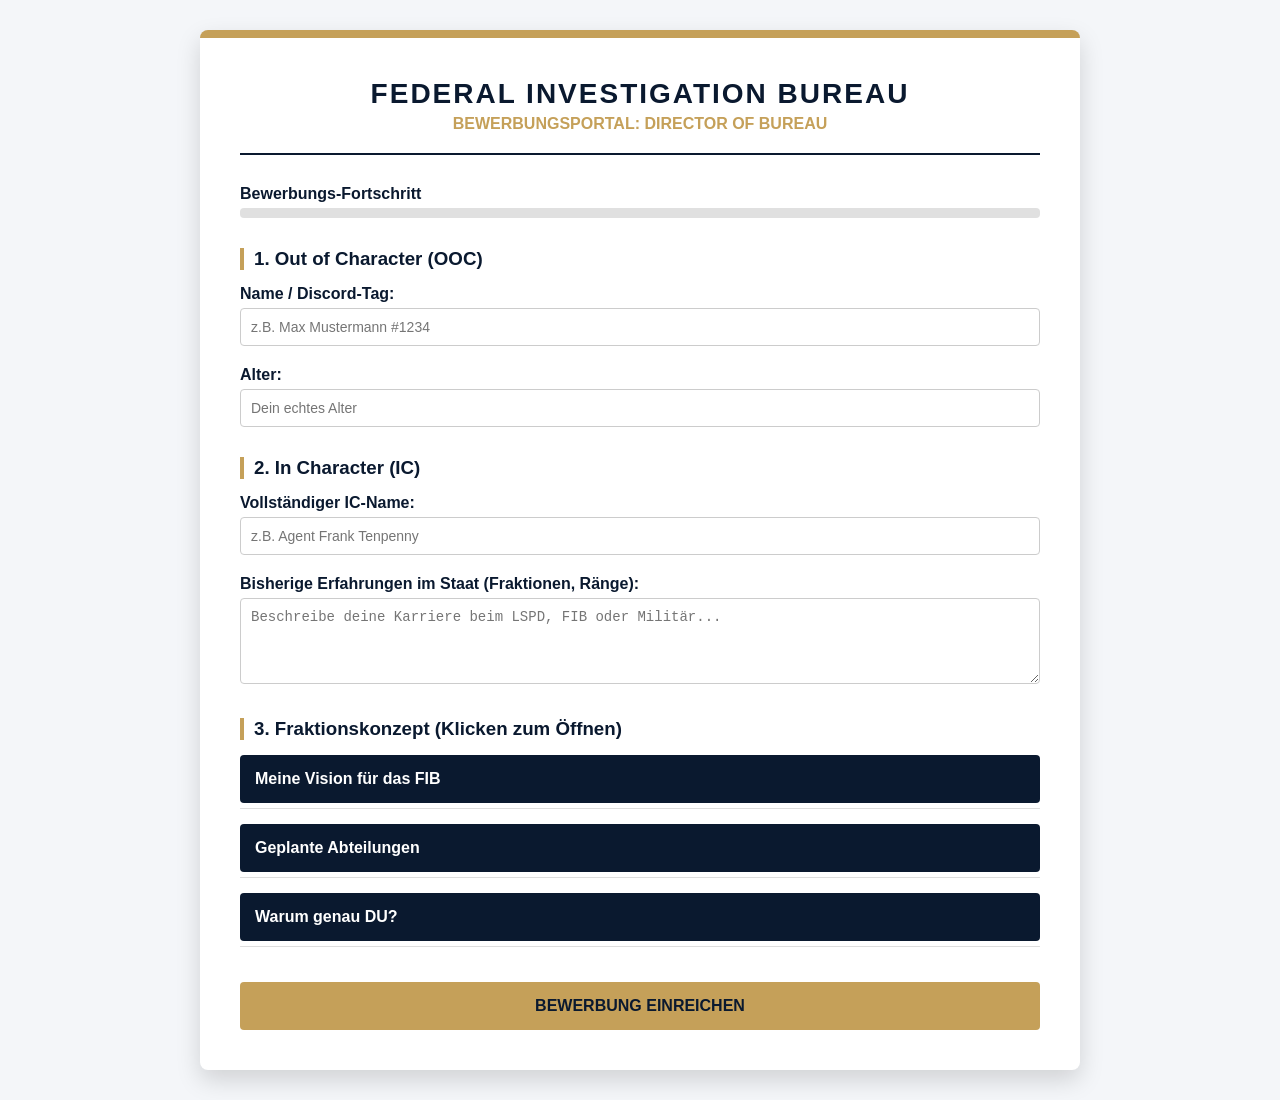
==== bewerbung.html @ 6d6acdbb "Create bewerbung.html" ====
<!DOCTYPE html>
<html lang="de">
<head>
    <meta charset="UTF-8">
    <meta name="viewport" content="width=device-width, initial-scale=1.0">
    <title>FIB Director Application</title>
    <style>
        :root {
            --fib-blue: #0a192f;
            --fib-gold: #c5a059;
            --fib-light: #f4f6f9;
            --text-dark: #333;
            --white: #ffffff;
        }

        body {
            font-family: 'Segoe UI', Tahoma, Geneva, Verdana, sans-serif;
            background-color: var(--fib-light);
            color: var(--text-dark);
            margin: 0;
            padding: 0;
            display: flex;
            justify-content: center;
            align-items: center;
            min-height: 100vh;
        }

        .container {
            width: 100%;
            max-width: 800px;
            background: var(--white);
            margin: 30px;
            padding: 40px;
            border-radius: 8px;
            box-shadow: 0 10px 25px rgba(0,0,0,0.15);
            border-top: 8px solid var(--fib-gold);
        }

        .header {
            text-align: center;
            border-bottom: 2px solid var(--fib-blue);
            padding-bottom: 20px;
            margin-bottom: 30px;
        }

        .header h1 {
            color: var(--fib-blue);
            margin: 0;
            font-size: 28px;
            letter-spacing: 2px;
        }

        .header p {
            color: var(--fib-gold);
            text-transform: uppercase;
            font-weight: bold;
            margin: 5px 0 0 0;
        }

        /* Fortschrittsbalken */
        .progress-container {
            margin-bottom: 30px;
        }
        .progress-bar {
            background: #e0e0e0;
            border-radius: 4px;
            height: 10px;
            width: 100%;
        }
        .progress-fill {
            background: var(--fib-gold);
            height: 100%;
            width: 0%;
            border-radius: 4px;
            transition: width 0.5s ease;
        }

        /* Formular Styling */
        .section-title {
            color: var(--fib-blue);
            border-left: 4px solid var(--fib-gold);
            padding-left: 10px;
            margin-top: 30px;
            margin-bottom: 15px;
        }

        .form-group {
            margin-bottom: 20px;
        }

        label {
            display: block;
            margin-bottom: 5px;
            font-weight: 600;
            color: var(--fib-blue);
        }

        input[type="text"], input[type="number"], textarea {
            width: 100%;
            padding: 10px;
            border: 1px solid #ccc;
            border-radius: 4px;
            box-sizing: border-box;
            font-size: 14px;
        }

        input:focus, textarea:focus {
            outline: none;
            border-color: var(--fib-blue);
            box-shadow: 0 0 5px rgba(10, 25, 47, 0.3);
        }

        /* Interaktives Accordion */
        .accordion {
            background-color: var(--fib-blue);
            color: white;
            cursor: pointer;
            padding: 15px;
            width: 100%;
            border: none;
            text-align: left;
            outline: none;
            font-size: 16px;
            transition: 0.4s;
            border-radius: 4px;
            margin-bottom: 5px;
            font-weight: bold;
        }

        .active, .accordion:hover {
            background-color: #132c52;
        }

        .panel {
            padding: 0 18px;
            background-color: white;
            max-height: 0;
            overflow: hidden;
            transition: max-height 0.2s ease-out;
            border: 1px solid #ddd;
            border-top: none;
            margin-bottom: 15px;
            border-radius: 0 0 4px 4px;
        }

        /* Button */
        .btn-submit {
            background-color: var(--fib-gold);
            color: var(--fib-blue);
            border: none;
            padding: 15px 30px;
            font-size: 16px;
            font-weight: bold;
            cursor: pointer;
            width: 100%;
            border-radius: 4px;
            transition: background 0.3s;
            text-transform: uppercase;
            margin-top: 20px;
        }

        .btn-submit:hover {
            background-color: #b08e49;
            color: white;
        }

        #success-message {
            display: none;
            background-color: #d4edda;
            color: #155724;
            padding: 15px;
            border-radius: 4px;
            margin-top: 20px;
            text-align: center;
            font-weight: bold;
        }
    </style>
</head>
<body>

<div class="container">
    <div class="header">
        <h1>FEDERAL INVESTIGATION BUREAU</h1>
        <p>Bewerbungsportal: Director of Bureau</p>
    </div>

    <!-- Progress Tracker -->
    <div class="progress-container">
        <label>Bewerbungs-Fortschritt</label>
        <div class="progress-bar">
            <div class="progress-fill" id="progressFill"></div>
        </div>
    </div>

    <form id="applicationForm">
        <!-- Sektion 1: OOC -->
        <h3 class="section-title">1. Out of Character (OOC)</h3>
        <div class="form-group">
            <label for="oocName">Name / Discord-Tag:</label>
            <input type="text" id="oocName" class="tracked-input" required placeholder="z.B. Max Mustermann #1234">
        </div>
        <div class="form-group">
            <label for="oocAlter">Alter:</label>
            <input type="number" id="oocAlter" class="tracked-input" required min="16" placeholder="Dein echtes Alter">
        </div>

        <!-- Sektion 2: IC -->
        <h3 class="section-title">2. In Character (IC)</h3>
        <div class="form-group">
            <label for="icName">Vollständiger IC-Name:</label>
            <input type="text" id="icName" class="tracked-input" required placeholder="z.B. Agent Frank Tenpenny">
        </div>
        <div class="form-group">
            <label for="icExp">Bisherige Erfahrungen im Staat (Fraktionen, Ränge):</label>
            <textarea id="icExp" rows="4" class="tracked-input" required placeholder="Beschreibe deine Karriere beim LSPD, FIB oder Militär..."></textarea>
        </div>

        <!-- Sektion 3: Konzepte & Pläne (Interaktiv) -->
        <h3 class="section-title">3. Fraktionskonzept (Klicken zum Öffnen)</h3>
        
        <button type="button" class="accordion">Meine Vision für das FIB</button>
        <div class="panel">
            <p style="padding-top: 15px;">
                <label for="vision">Welche Richtung soll das FIB unter deiner Führung einschlagen?</label>
                <textarea id="vision" rows="3" class="tracked-input" placeholder="Ziele, Korruptionsbekämpfung, Cybersicherheit..."></textarea>
            </p>
        </div>

        <button type="button" class="accordion">Geplante Abteilungen</button>
        <div class="panel">
            <p style="padding-top: 15px;">
                <label for="departments">Welche Sub-Fraktionen/Abteilungen planst du? (z.B. HR, SWAT, CID)</label>
                <textarea id="departments" rows="3" class="tracked-input" placeholder="Strukturierung der Agenten..."></textarea>
            </p>
        </div>

        <button type="button" class="accordion">Warum genau DU?</button>
        <div class="panel">
            <p style="padding-top: 15px;">
                <label for="whyMe">Was zeichnet dich als perfekten Director aus?</label>
                <textarea id="whyMe" rows="3" class="tracked-input" placeholder="Führungskompetenz, Durchsetzungsvermögen..."></textarea>
            </p>
        </div>

        <!-- Absenden -->
        <button type="submit" class="btn-submit">Bewerbung einreichen</button>
    </form>

    <div id="success-message">
        ⚡ BEWERBUNG ERFOLGREICH ÜBERMITTELT. Die Heeresleitung des FIB wird sich in Kürze bei Ihnen melden. Akte gelockt.
    </div>
</div>

<script>
    // 1. Accordion Logik (Auf- und Zuklappen)
    const acc = document.getElementsByClassName("accordion");
    for (let i = 0; i < acc.length; i++) {
        acc[i].addEventListener("click", function() {
            this.classList.toggle("active");
            const panel = this.nextElementSibling;
            if (panel.style.maxHeight) {
                panel.style.maxHeight = null;
            } else {
                panel.style.maxHeight = panel.scrollHeight + "px";
            }
        });
    }

    // 2. Interaktiver Fortschrittsbalken
    const inputs = document.querySelectorAll('.tracked-input');
    const progressFill = document.getElementById('progressFill');

    inputs.forEach(input => {
        input.addEventListener('input', updateProgress);
    });

    function updateProgress() {
        let filledFields = 0;
        inputs.forEach(input => {
            if (input.value.trim() !== '') {
                filledFields++;
            }
        });
        const percentage = (filledFields / inputs.length) * 100;
        progressFill.style.width = percentage + '%';
    }

    // 3. Formular Absenden Effekt
    document.getElementById('applicationForm').addEventListener('submit', function(e) {
        e.preventDefault(); // Verhindert Neuladen der Seite
        document.getElementById('success-message').style.display = 'block';
        window.scrollTo({ top: document.body.scrollHeight, behavior: 'smooth' });
    });
</script>

</body>
</html>
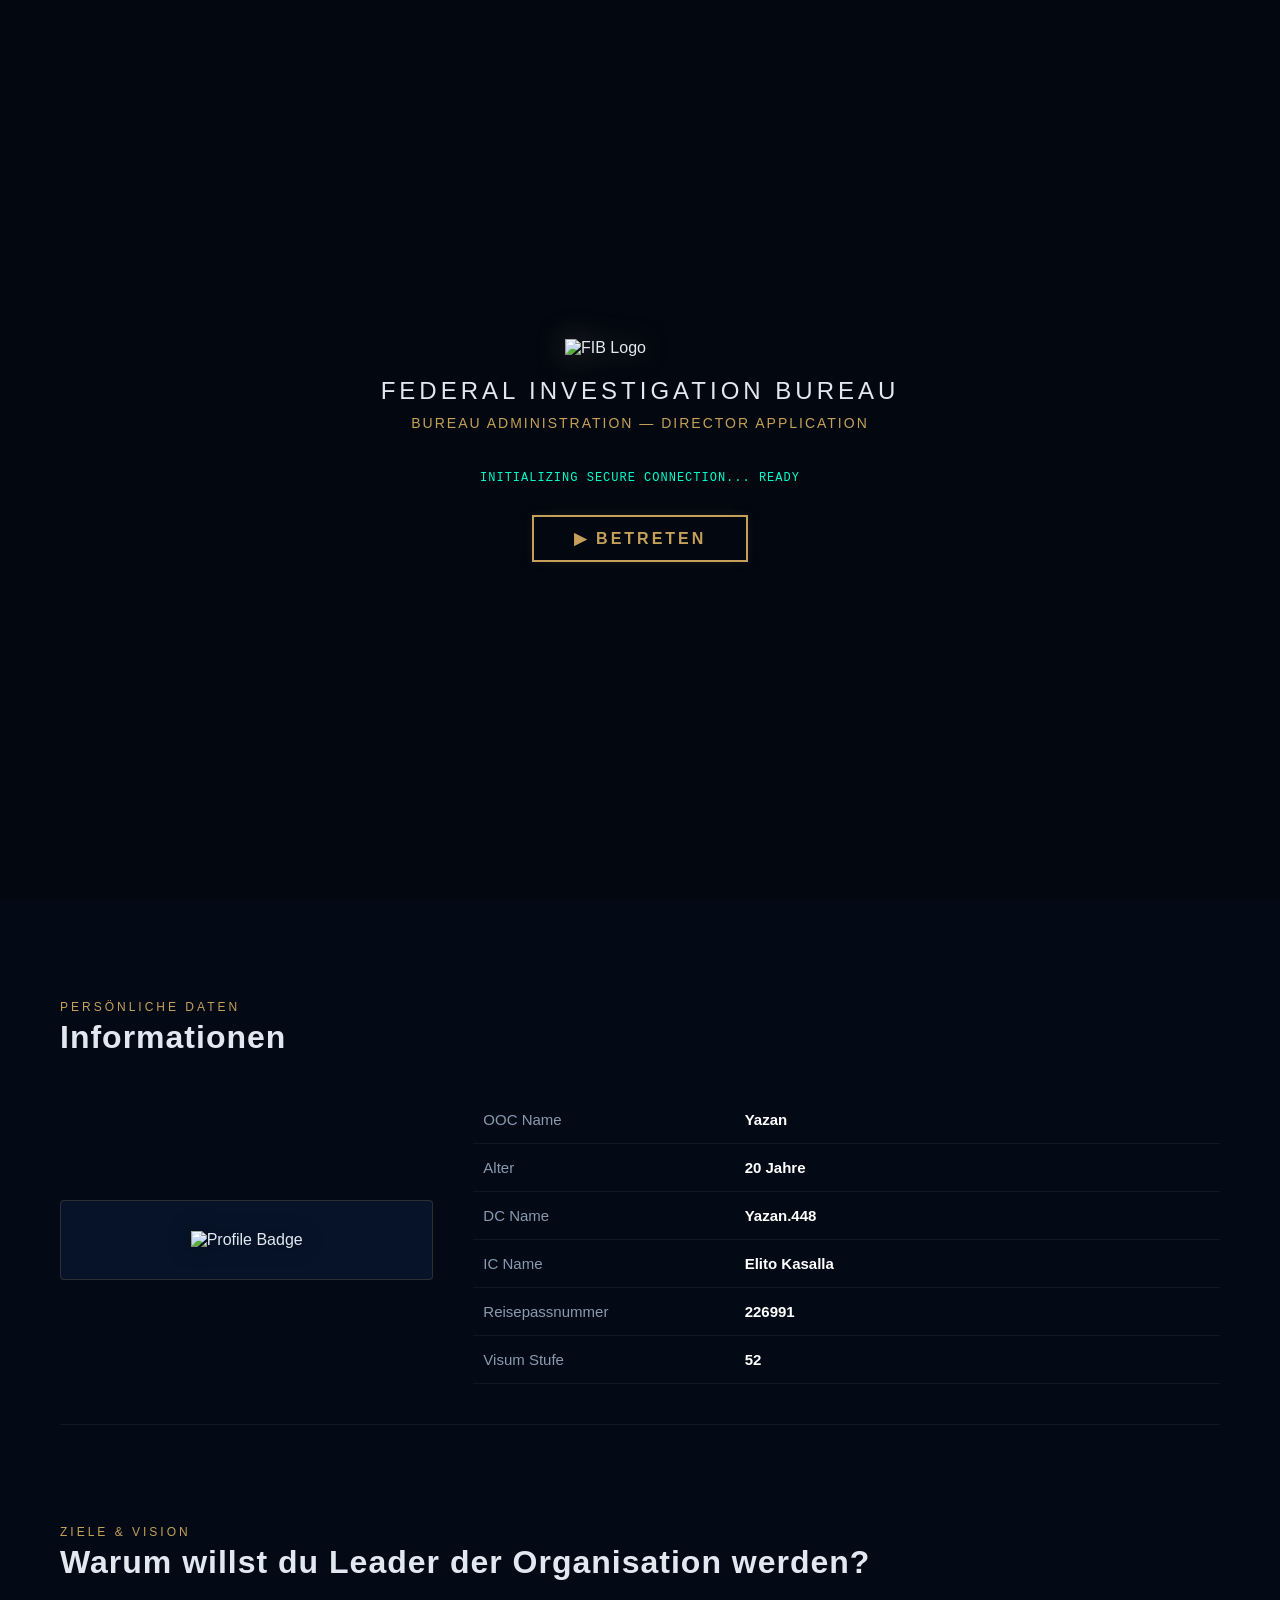
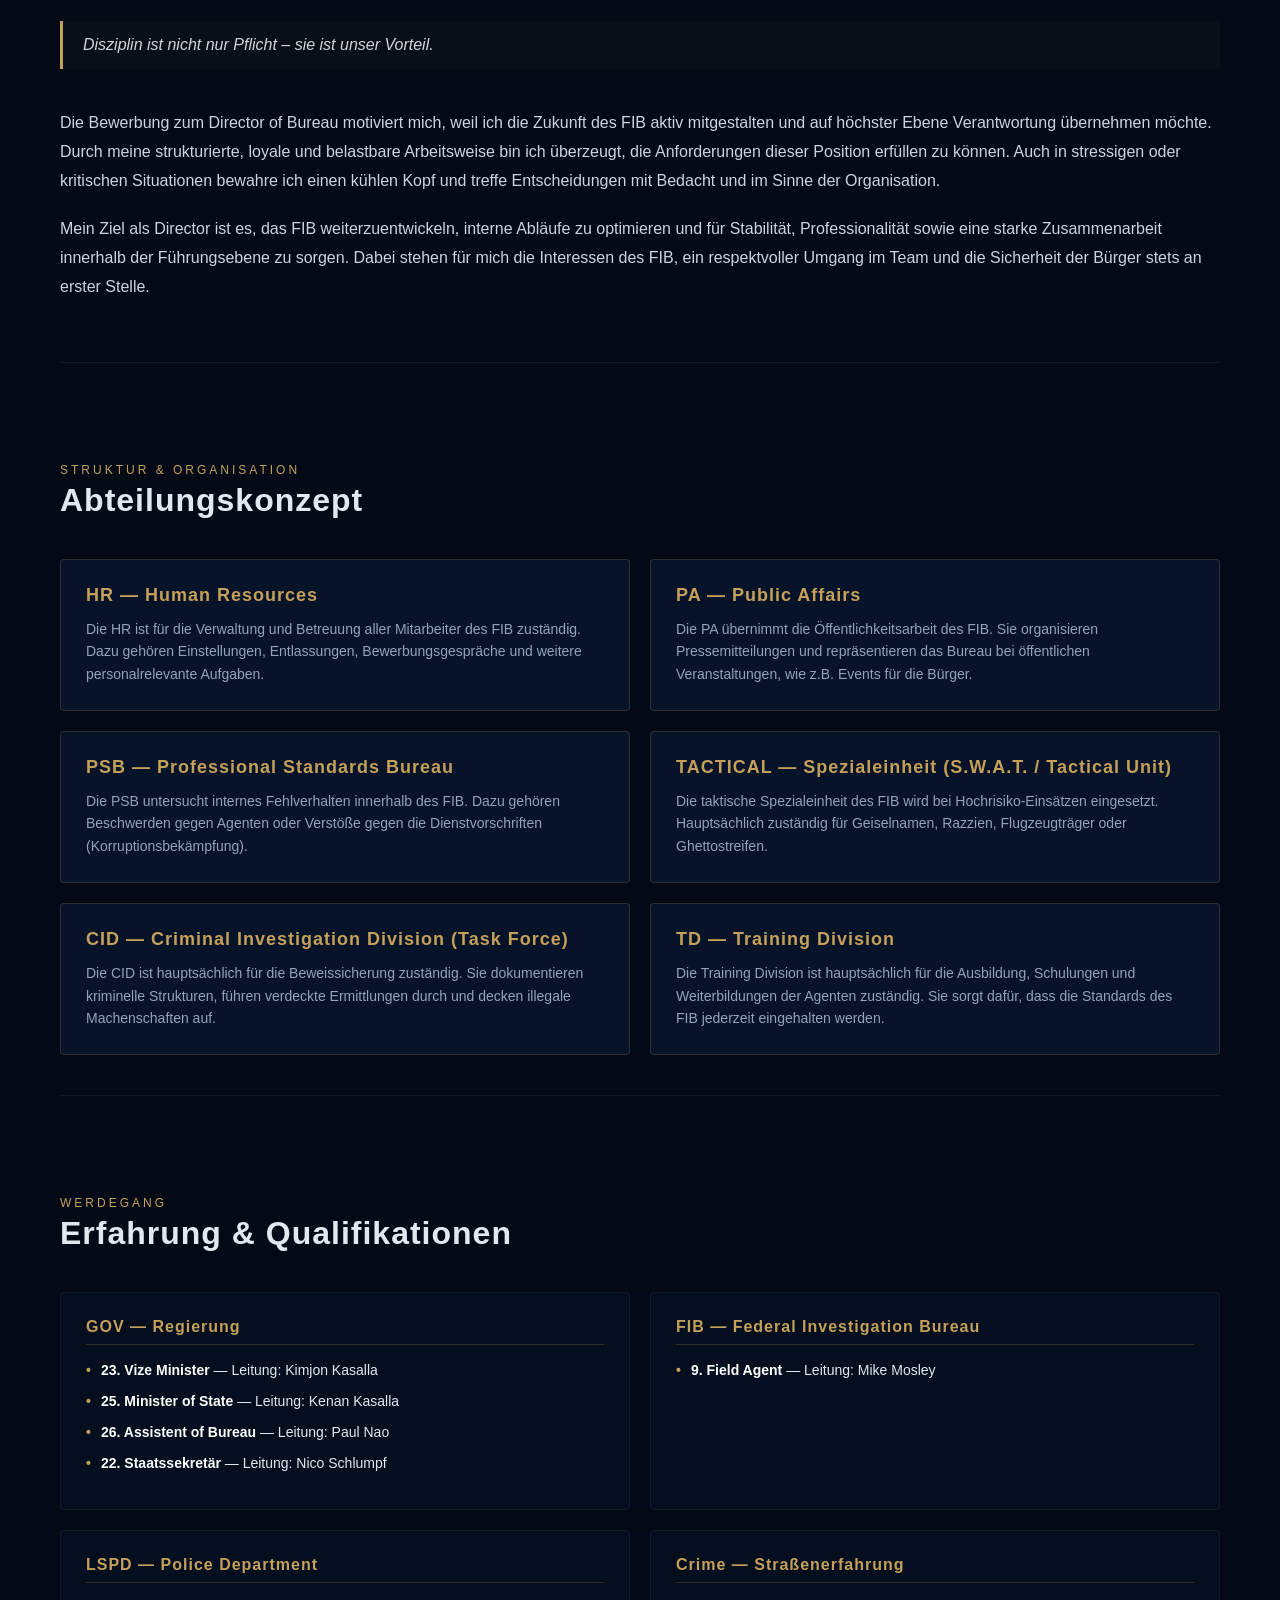
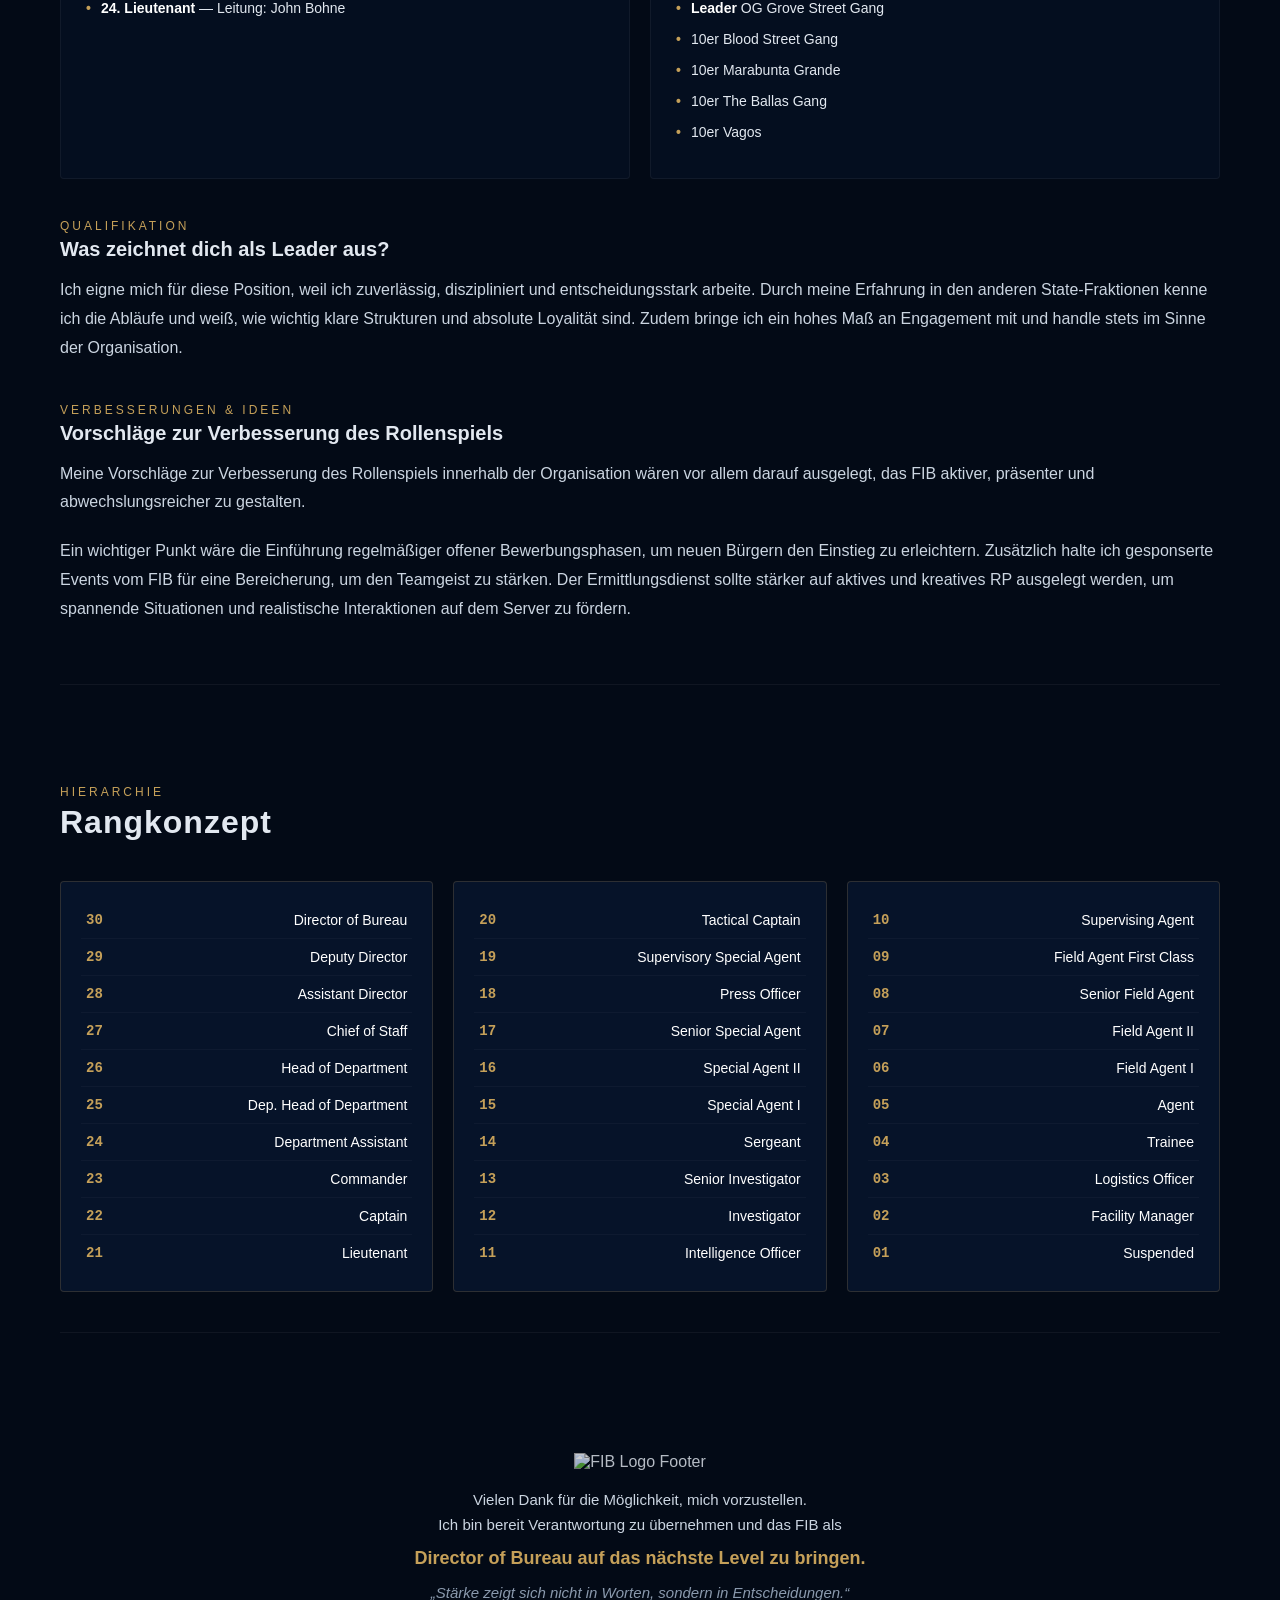
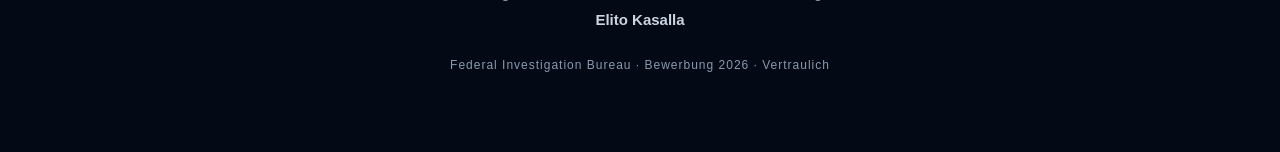
==== commit 0a8db228: "Update bewerbung.html" ====
--- a/bewerbung.html
+++ b/bewerbung.html
@@ -3,295 +3,729 @@
 <head>
     <meta charset="UTF-8">
     <meta name="viewport" content="width=device-width, initial-scale=1.0">
-    <title>FIB Director Application</title>
+    <title>FIB – Bewerbung Director of Bureau | Elito Kasalla</title>
     <style>
+        /* CSS-Variablen für das FIB-Farbschema (Dunkelblau, Gold, Platin) */
         :root {
-            --fib-blue: #0a192f;
+            --fib-bg: #030a16;
+            --fib-card-bg: #061329;
             --fib-gold: #c5a059;
-            --fib-light: #f4f6f9;
-            --text-dark: #333;
-            --white: #ffffff;
-        }
-
-        body {
-            font-family: 'Segoe UI', Tahoma, Geneva, Verdana, sans-serif;
-            background-color: var(--fib-light);
-            color: var(--text-dark);
+            --fib-text: #e2e8f0;
+            --fib-muted: #8a99ad;
+            --fib-border: rgba(197, 160, 89, 0.2);
+            --fib-glow: rgba(197, 160, 89, 0.4);
+        }
+
+        * {
+            box-sizing: border-box;
             margin: 0;
             padding: 0;
+            font-family: 'Segoe UI', Roboto, Helvetica, Arial, sans-serif;
+            scroll-behavior: smooth;
+        }
+
+        body {
+            background-color: var(--fib-bg);
+            color: var(--fib-text);
+            overflow-x: hidden;
+        }
+
+        /* 1. INTRO CONNECTOR SCREEN */
+        #intro-overlay {
+            position: fixed;
+            top: 0;
+            left: 0;
+            width: 100vw;
+            height: 100vh;
+            background-color: #020710;
+            z-index: 9999;
             display: flex;
+            flex-direction: column;
             justify-content: center;
             align-items: center;
-            min-height: 100vh;
-        }
-
-        .container {
-            width: 100%;
-            max-width: 800px;
-            background: var(--white);
-            margin: 30px;
-            padding: 40px;
-            border-radius: 8px;
-            box-shadow: 0 10px 25px rgba(0,0,0,0.15);
-            border-top: 8px solid var(--fib-gold);
-        }
-
-        .header {
+            transition: opacity 0.8s ease, visibility 0.8s;
+        }
+
+        .intro-logo {
+            width: 150px;
+            height: auto;
+            margin-bottom: 20px;
+            filter: drop-shadow(0 0 15px var(--fib-glow));
+        }
+
+        .intro-title {
+            font-size: 24px;
+            letter-spacing: 4px;
+            color: var(--fib-text);
+            margin-bottom: 10px;
             text-align: center;
-            border-bottom: 2px solid var(--fib-blue);
-            padding-bottom: 20px;
+        }
+
+        .intro-subtitle {
+            font-size: 14px;
+            color: var(--fib-gold);
+            letter-spacing: 2px;
+            margin-bottom: 40px;
+            text-transform: uppercase;
+        }
+
+        .status-terminal {
+            font-family: monospace;
+            color: #00ffcc;
+            font-size: 12px;
             margin-bottom: 30px;
-        }
-
-        .header h1 {
-            color: var(--fib-blue);
-            margin: 0;
-            font-size: 28px;
-            letter-spacing: 2px;
-        }
-
-        .header p {
-            color: var(--fib-gold);
-            text-transform: uppercase;
-            font-weight: bold;
-            margin: 5px 0 0 0;
-        }
-
-        /* Fortschrittsbalken */
-        .progress-container {
-            margin-bottom: 30px;
-        }
-        .progress-bar {
-            background: #e0e0e0;
-            border-radius: 4px;
-            height: 10px;
-            width: 100%;
-        }
-        .progress-fill {
-            background: var(--fib-gold);
-            height: 100%;
-            width: 0%;
-            border-radius: 4px;
-            transition: width 0.5s ease;
-        }
-
-        /* Formular Styling */
-        .section-title {
-            color: var(--fib-blue);
-            border-left: 4px solid var(--fib-gold);
-            padding-left: 10px;
-            margin-top: 30px;
-            margin-bottom: 15px;
-        }
-
-        .form-group {
-            margin-bottom: 20px;
-        }
-
-        label {
-            display: block;
-            margin-bottom: 5px;
-            font-weight: 600;
-            color: var(--fib-blue);
-        }
-
-        input[type="text"], input[type="number"], textarea {
-            width: 100%;
-            padding: 10px;
-            border: 1px solid #ccc;
-            border-radius: 4px;
-            box-sizing: border-box;
-            font-size: 14px;
-        }
-
-        input:focus, textarea:focus {
-            outline: none;
-            border-color: var(--fib-blue);
-            box-shadow: 0 0 5px rgba(10, 25, 47, 0.3);
-        }
-
-        /* Interaktives Accordion */
-        .accordion {
-            background-color: var(--fib-blue);
-            color: white;
-            cursor: pointer;
-            padding: 15px;
-            width: 100%;
-            border: none;
-            text-align: left;
-            outline: none;
-            font-size: 16px;
-            transition: 0.4s;
-            border-radius: 4px;
-            margin-bottom: 5px;
-            font-weight: bold;
-        }
-
-        .active, .accordion:hover {
-            background-color: #132c52;
-        }
-
-        .panel {
-            padding: 0 18px;
-            background-color: white;
-            max-height: 0;
-            overflow: hidden;
-            transition: max-height 0.2s ease-out;
-            border: 1px solid #ddd;
-            border-top: none;
-            margin-bottom: 15px;
-            border-radius: 0 0 4px 4px;
-        }
-
-        /* Button */
-        .btn-submit {
-            background-color: var(--fib-gold);
-            color: var(--fib-blue);
-            border: none;
-            padding: 15px 30px;
+            letter-spacing: 1px;
+            animation: blink 1.5s infinite;
+        }
+
+        .enter-btn {
+            background: transparent;
+            border: 2px solid var(--fib-gold);
+            color: var(--fib-gold);
+            padding: 12px 40px;
             font-size: 16px;
             font-weight: bold;
+            letter-spacing: 3px;
             cursor: pointer;
+            transition: all 0.3s ease;
+            box-shadow: 0 0 10px rgba(197, 160, 89, 0.1);
+        }
+
+        .enter-btn:hover {
+            background: var(--fib-gold);
+            color: var(--fib-bg);
+            box-shadow: 0 0 20px var(--fib-glow);
+            transform: scale(1.05);
+        }
+
+        /* 2. FIXED NAVBAR */
+        .navbar {
+            position: fixed;
+            top: 0;
+            left: 0;
             width: 100%;
+            background: rgba(3, 10, 22, 0.9);
+            backdrop-filter: blur(10px);
+            border-bottom: 1px solid var(--fib-border);
+            z-index: 100;
+            display: flex;
+            justify-content: space-between;
+            align-items: center;
+            padding: 10px 50px;
+        }
+
+        .nav-brand {
+            display: flex;
+            align-items: center;
+            gap: 10px;
+            font-weight: bold;
+            letter-spacing: 2px;
+            color: var(--fib-text);
+        }
+
+        .nav-brand img {
+            width: 35px;
+        }
+
+        .nav-links {
+            display: flex;
+            gap: 25px;
+        }
+
+        .nav-links a {
+            color: var(--fib-muted);
+            text-decoration: none;
+            font-size: 14px;
+            font-weight: 500;
+            letter-spacing: 1px;
+            transition: color 0.3s;
+            text-transform: uppercase;
+        }
+
+        .nav-links a:hover {
+            color: var(--fib-gold);
+        }
+
+        /* MAIN CONTENT HOLDER */
+        .main-wrapper {
+            max-width: 1200px;
+            margin: 0 auto;
+            padding: 0 20px;
+        }
+
+        /* 3. HERO HERO SECTION */
+        .hero {
+            height: 100vh;
+            display: flex;
+            flex-direction: column;
+            justify-content: center;
+            align-items: center;
+            text-align: center;
+            padding-top: 60px;
+        }
+
+        .hero-logo {
+            width: 180px;
+            margin-bottom: 25px;
+            filter: drop-shadow(0 0 20px rgba(197,160,89,0.15));
+        }
+
+        .hero-meta {
+            font-size: 13px;
+            color: var(--fib-gold);
+            letter-spacing: 5px;
+            text-transform: uppercase;
+            margin-bottom: 10px;
+        }
+
+        .hero-title {
+            font-size: 54px;
+            font-weight: 800;
+            letter-spacing: 2px;
+            color: #fff;
+            margin-bottom: 15px;
+        }
+
+        .hero-badge {
+            display: inline-block;
+            background: rgba(197, 160, 89, 0.1);
+            border: 1px solid var(--fib-gold);
+            color: var(--fib-gold);
+            padding: 4px 12px;
+            font-size: 12px;
+            letter-spacing: 2px;
+            margin-bottom: 30px;
+        }
+
+        .hero-quote {
+            font-style: italic;
+            color: var(--fib-muted);
+            max-width: 600px;
+            margin-bottom: 40px;
+            font-size: 16px;
+        }
+
+        .hero-sub {
+            font-size: 18px;
+            letter-spacing: 1px;
+        }
+
+        .scroll-down {
+            margin-top: 50px;
+            font-size: 11px;
+            letter-spacing: 3px;
+            color: var(--fib-gold);
+            animation: bounce 2s infinite;
+            cursor: pointer;
+        }
+
+        /* 4. SECTIONS COMMON */
+        .section {
+            padding: 100px 0 40px 0;
+            border-bottom: 1px solid rgba(255,255,255,0.05);
+        }
+
+        .section-tag {
+            color: var(--fib-gold);
+            font-size: 12px;
+            letter-spacing: 3px;
+            text-transform: uppercase;
+            margin-bottom: 5px;
+        }
+
+        .section-title {
+            font-size: 32px;
+            font-weight: 700;
+            letter-spacing: 1px;
+            margin-bottom: 40px;
+        }
+
+        .section-quote {
+            background: rgba(197, 160, 89, 0.03);
+            border-left: 3px solid var(--fib-gold);
+            padding: 15px 20px;
+            margin-bottom: 40px;
+            font-style: italic;
+            color: #d1d5db;
+        }
+
+        /* 5. PROFIL / INFORMTIONEN (Grid Layout) */
+        .profile-container {
+            display: grid;
+            grid-template-columns: 1fr 2fr;
+            gap: 40px;
+            align-items: center;
+        }
+
+        .profile-img-box {
+            background: var(--fib-card-bg);
+            border: 1px solid var(--fib-border);
+            padding: 30px;
+            text-align: center;
             border-radius: 4px;
-            transition: background 0.3s;
-            text-transform: uppercase;
-            margin-top: 20px;
-        }
-
-        .btn-submit:hover {
-            background-color: #b08e49;
-            color: white;
-        }
-
-        #success-message {
-            display: none;
-            background-color: #d4edda;
-            color: #155724;
-            padding: 15px;
+        }
+
+        .profile-img-box img {
+            width: 100%;
+            max-width: 200px;
+            filter: drop-shadow(0 0 10px rgba(0,0,0,0.5));
+        }
+
+        .info-table {
+            width: 100%;
+            border-collapse: collapse;
+        }
+
+        .info-table tr {
+            border-bottom: 1px solid rgba(255, 255, 255, 0.05);
+        }
+
+        .info-table td {
+            padding: 15px 10px;
+            font-size: 15px;
+        }
+
+        .info-table td.label {
+            color: var(--fib-muted);
+            width: 35%;
+            font-weight: 500;
+        }
+
+        .info-table td.value {
+            color: #fff;
+            font-weight: 600;
+        }
+
+        /* 6. MOTIVATION / TEXT SEGMENTS */
+        .text-block {
+            font-size: 16px;
+            line-height: 1.8;
+            color: #cbd5e1;
+            margin-bottom: 20px;
+        }
+
+        /* 7. ABTEILUNGSKONZEPT Grid */
+        .dept-grid {
+            display: grid;
+            grid-template-columns: 1fr 1fr;
+            gap: 20px;
+        }
+
+        .dept-card {
+            background: var(--fib-card-bg);
+            border: 1px solid var(--fib-border);
+            padding: 25px;
             border-radius: 4px;
-            margin-top: 20px;
+            transition: transform 0.3s, border-color 0.3s;
+        }
+
+        .dept-card:hover {
+            transform: translateY(-5px);
+            border-color: var(--fib-gold);
+            box-shadow: 0 5px 15px rgba(197, 160, 89, 0.05);
+        }
+
+        .dept-title {
+            font-size: 18px;
+            font-weight: 700;
+            color: var(--fib-gold);
+            margin-bottom: 12px;
+            letter-spacing: 1px;
+        }
+
+        .dept-desc {
+            font-size: 14px;
+            line-height: 1.6;
+            color: #94a3b8;
+        }
+
+        /* 8. ERFAHRUNG / WERDEGANG Timeline List */
+        .history-box {
+            display: grid;
+            grid-template-columns: 1fr 1fr;
+            gap: 20px;
+            margin-bottom: 20px;
+        }
+
+        .history-card {
+            background: rgba(6, 19, 41, 0.5);
+            border: 1px solid rgba(255,255,255,0.05);
+            padding: 25px;
+            border-radius: 4px;
+        }
+
+        .history-card h4 {
+            color: var(--fib-gold);
+            font-size: 16px;
+            margin-bottom: 15px;
+            border-bottom: 1px solid var(--fib-border);
+            padding-bottom: 8px;
+            letter-spacing: 1px;
+        }
+
+        .history-list {
+            list-style: none;
+        }
+
+        .history-list li {
+            font-size: 14px;
+            margin-bottom: 10px;
+            line-height: 1.5;
+            position: relative;
+            padding-left: 15px;
+        }
+
+        .history-list li::before {
+            content: "•";
+            color: var(--fib-gold);
+            position: absolute;
+            left: 0;
+            font-weight: bold;
+        }
+
+        .history-list li strong {
+            color: #fff;
+        }
+
+        /* 9. RANGKONZEPT (3 Spalten) */
+        .rank-container {
+            display: grid;
+            grid-template-columns: 1fr 1fr 1fr;
+            gap: 20px;
+        }
+
+        .rank-column {
+            background: var(--fib-card-bg);
+            border: 1px solid var(--fib-border);
+            padding: 20px;
+            border-radius: 4px;
+        }
+
+        .rank-item {
+            display: flex;
+            justify-content: space-between;
+            padding: 10px 5px;
+            border-bottom: 1px solid rgba(255,255,255,0.03);
+            font-size: 14px;
+        }
+
+        .rank-item:last-child {
+            border-bottom: none;
+        }
+
+        .rank-num {
+            color: var(--fib-gold);
+            font-weight: bold;
+            font-family: monospace;
+        }
+
+        .rank-name {
+            color: #fff;
+            font-weight: 500;
+        }
+
+        /* 10. FOOTER OUTRO */
+        .footer {
             text-align: center;
-            font-weight: bold;
+            padding: 80px 0;
+            margin-top: 40px;
+        }
+
+        .footer-logo {
+            width: 120px;
+            margin-bottom: 20px;
+            opacity: 0.8;
+        }
+
+        .footer p {
+            font-size: 15px;
+            color: #cbd5e1;
+            margin-bottom: 8px;
+        }
+
+        .footer .highlight {
+            color: var(--fib-gold);
+            font-size: 18px;
+            font-weight: 600;
+            margin: 15px 0;
+        }
+
+        .footer-credits {
+            font-size: 12px;
+            color: var(--fib-muted);
+            margin-top: 30px;
+            letter-spacing: 1px;
+        }
+
+        /* ANIMATIONS */
+        @keyframes blink {
+            0%, 100% { opacity: 1; }
+            50% { opacity: 0.4; }
+        }
+
+        @keyframes bounce {
+            0%, 20%, 50%, 80%, 100% { transform: translateY(0); }
+            40% { transform: translateY(-10px); }
+            60% { transform: translateY(-5px); }
+        }
+
+        /* Responsive Anpassung für kleinere Bildschirme */
+        @media (max-width: 768px) {
+            .profile-container, .dept-grid, .history-box, .rank-container {
+                grid-template-columns: 1fr;
+            }
+            .navbar {
+                padding: 10px 20px;
+            }
+            .nav-links {
+                display: none; /* Blendet Nav auf Handys aus Vereinfachungsgründen aus */
+            }
+            .hero-title {
+                font-size: 36px;
+            }
         }
     </style>
 </head>
 <body>
 
-<div class="container">
-    <div class="header">
-        <h1>FEDERAL INVESTIGATION BUREAU</h1>
-        <p>Bewerbungsportal: Director of Bureau</p>
+    <div id="intro-overlay">
+        <img class="intro-logo" src="https://i.imgur.com/PDg8yT2.png" alt="FIB Logo">
+        <div class="intro-title">FEDERAL INVESTIGATION BUREAU</div>
+        <div class="intro-subtitle">Bureau Administration — Director Application</div>
+        <div class="status-terminal">INITIALIZING SECURE CONNECTION... READY</div>
+        <button class="enter-btn" onclick="enterApplication()">▶ BETRETEN</button>
     </div>
 
-    <!-- Progress Tracker -->
-    <div class="progress-container">
-        <label>Bewerbungs-Fortschritt</label>
-        <div class="progress-bar">
-            <div class="progress-fill" id="progressFill"></div>
+    <nav class="navbar">
+        <div class="nav-brand">
+            <img src="https://i.imgur.com/PDg8yT2.png" alt="FIB Emblem">
+            <span>FIB</span>
         </div>
+        <div class="nav-links">
+            <a href="#info">Profil</a>
+            <a href="#motivation">Motivation</a>
+            <a href="#abteilungen">Abteilungen</a>
+            <a href="#erfahrung">Erfahrung</a>
+            <a href="#raenge">Ränge</a>
+        </div>
+    </nav>
+
+    <div class="main-wrapper">
+        
+        <header class="hero">
+            <img class="hero-logo" src="https://i.imgur.com/PDg8yT2.png" alt="FIB Large Logo">
+            <div class="hero-meta">Offizielle Bewerbung — 2026</div>
+            <h1 class="hero-title">FEDERAL INVESTIGATION BUREAU</h1>
+            <div class="hero-badge">★ BEWERBUNG ZUM DIRECTOR OF BUREAU ★</div>
+            <p class="hero-quote">„Respekt wird nicht gefordert, sondern verdient.“</p>
+            <p class="hero-sub"><strong>Elito Kasalla</strong> · ID: 226991</p>
+            <div class="scroll-down" onclick="document.getElementById('info').scrollIntoView();">↓<br>SCROLL</div>
+        </header>
+
+        <section id="info" class="section">
+            <div class="section-tag">Persönliche Daten</div>
+            <h2 class="section-title">Informationen</h2>
+            
+            <div class="profile-container">
+                <div class="profile-img-box">
+                    <img src="https://i.imgur.com/PDg8yT2.png" alt="Profile Badge">
+                </div>
+                <div>
+                    <table class="info-table">
+                        <tr>
+                            <td class="label">OOC Name</td>
+                            <td class="value">Yazan</td>
+                        </tr>
+                        <tr>
+                            <td class="label">Alter</td>
+                            <td class="value">20 Jahre</td>
+                        </tr>
+                        <tr>
+                            <td class="label">DC Name</td>
+                            <td class="value">Yazan.448</td>
+                        </tr>
+                        <tr>
+                            <td class="label">IC Name</td>
+                            <td class="value">Elito Kasalla</td>
+                        </tr>
+                        <tr>
+                            <td class="label">Reisepassnummer</td>
+                            <td class="value">226991</td>
+                        </tr>
+                        <tr>
+                            <td class="label">Visum Stufe</td>
+                            <td class="value">52</td>
+                        </tr>
+                    </table>
+                </div>
+            </div>
+        </section>
+
+        <section id="motivation" class="section">
+            <div class="section-tag">Ziele & Vision</div>
+            <h2 class="section-title">Warum willst du Leader der Organisation werden?</h2>
+            
+            <div class="section-quote">Disziplin ist nicht nur Pflicht – sie ist unser Vorteil.</div>
+            
+            <p class="text-block">
+                Die Bewerbung zum Director of Bureau motiviert mich, weil ich die Zukunft des FIB aktiv mitgestalten und auf höchster Ebene Verantwortung übernehmen möchte. Durch meine strukturierte, loyale und belastbare Arbeitsweise bin ich überzeugt, die Anforderungen dieser Position erfüllen zu können. Auch in stressigen oder kritischen Situationen bewahre ich einen kühlen Kopf und treffe Entscheidungen mit Bedacht und im Sinne der Organisation.
+            </p>
+            <p class="text-block">
+                Mein Ziel als Director ist es, das FIB weiterzuentwickeln, interne Abläufe zu optimieren und für Stabilität, Professionalität sowie eine starke Zusammenarbeit innerhalb der Führungsebene zu sorgen. Dabei stehen für mich die Interessen des FIB, ein respektvoller Umgang im Team und die Sicherheit der Bürger stets an erster Stelle.
+            </p>
+        </section>
+
+        <section id="abteilungen" class="section">
+            <div class="section-tag">Struktur & Organisation</div>
+            <h2 class="section-title">Abteilungskonzept</h2>
+            
+            <div class="dept-grid">
+                <div class="dept-card">
+                    <div class="dept-title">HR — Human Resources</div>
+                    <div class="dept-desc">Die HR ist für die Verwaltung und Betreuung aller Mitarbeiter des FIB zuständig. Dazu gehören Einstellungen, Entlassungen, Bewerbungsgespräche und weitere personalrelevante Aufgaben.</div>
+                </div>
+                <div class="dept-card">
+                    <div class="dept-title">PA — Public Affairs</div>
+                    <div class="dept-desc">Die PA übernimmt die Öffentlichkeitsarbeit des FIB. Sie organisieren Pressemitteilungen und repräsentieren das Bureau bei öffentlichen Veranstaltungen, wie z.B. Events für die Bürger.</div>
+                </div>
+                <div class="dept-card">
+                    <div class="dept-title">PSB — Professional Standards Bureau</div>
+                    <div class="dept-desc">Die PSB untersucht internes Fehlverhalten innerhalb des FIB. Dazu gehören Beschwerden gegen Agenten oder Verstöße gegen die Dienstvorschriften (Korruptionsbekämpfung).</div>
+                </div>
+                <div class="dept-card">
+                    <div class="dept-title">TACTICAL — Spezialeinheit (S.W.A.T. / Tactical Unit)</div>
+                    <div class="dept-desc">Die taktische Spezialeinheit des FIB wird bei Hochrisiko-Einsätzen eingesetzt. Hauptsächlich zuständig für Geiselnamen, Razzien, Flugzeugträger oder Ghettostreifen.</div>
+                </div>
+                <div class="dept-card">
+                    <div class="dept-title">CID — Criminal Investigation Division (Task Force)</div>
+                    <div class="dept-desc">Die CID ist hauptsächlich für die Beweissicherung zuständig. Sie dokumentieren kriminelle Strukturen, führen verdeckte Ermittlungen durch und decken illegale Machenschaften auf.</div>
+                </div>
+                <div class="dept-card">
+                    <div class="dept-title">TD — Training Division</div>
+                    <div class="dept-desc">Die Training Division ist hauptsächlich für die Ausbildung, Schulungen und Weiterbildungen der Agenten zuständig. Sie sorgt dafür, dass die Standards des FIB jederzeit eingehalten werden.</div>
+                </div>
+            </div>
+        </section>
+
+        <section id="erfahrung" class="section">
+            <div class="section-tag">Werdegang</div>
+            <h2 class="section-title">Erfahrung & Qualifikationen</h2>
+            
+            <div class="history-box">
+                <div class="history-card">
+                    <h4>GOV — Regierung</h4>
+                    <ul class="history-list">
+                        <li><strong>23. Vize Minister</strong> — Leitung: Kimjon Kasalla</li>
+                        <li><strong>25. Minister of State</strong> — Leitung: Kenan Kasalla</li>
+                        <li><strong>26. Assistent of Bureau</strong> — Leitung: Paul Nao</li>
+                        <li><strong>22. Staatssekretär</strong> — Leitung: Nico Schlumpf</li>
+                    </ul>
+                </div>
+                <div class="history-card">
+                    <h4>FIB — Federal Investigation Bureau</h4>
+                    <ul class="history-list">
+                        <li><strong>9. Field Agent</strong> — Leitung: Mike Mosley</li>
+                    </ul>
+                </div>
+                <div class="history-card">
+                    <h4>LSPD — Police Department</h4>
+                    <ul class="history-list">
+                        <li><strong>24. Lieutenant</strong> — Leitung: John Bohne</li>
+                    </ul>
+                </div>
+                <div class="history-card">
+                    <h4>Crime — Straßenerfahrung</h4>
+                    <ul class="history-list">
+                        <li><strong>Leader</strong> OG Grove Street Gang</li>
+                        <li>10er Blood Street Gang</li>
+                        <li>10er Marabunta Grande</li>
+                        <li>10er The Ballas Gang</li>
+                        <li>10er Vagos</li>
+                    </ul>
+                </div>
+            </div>
+
+            <div class="section-tag" style="margin-top: 40px;">Qualifikation</div>
+            <h3 style="font-size: 20px; margin-bottom: 15px;">Was zeichnet dich als Leader aus?</h3>
+            <p class="text-block">
+                Ich eigne mich für diese Position, weil ich zuverlässig, diszipliniert und entscheidungsstark arbeite. Durch meine Erfahrung in den anderen State-Fraktionen kenne ich die Abläufe und weiß, wie wichtig klare Strukturen und absolute Loyalität sind. Zudem bringe ich ein hohes Maß an Engagement mit und handle stets im Sinne der Organisation.
+            </p>
+
+            <div class="section-tag" style="margin-top: 40px;">Verbesserungen & Ideen</div>
+            <h3 style="font-size: 20px; margin-bottom: 15px;">Vorschläge zur Verbesserung des Rollenspiels</h3>
+            <p class="text-block">
+                Meine Vorschläge zur Verbesserung des Rollenspiels innerhalb der Organisation wären vor allem darauf ausgelegt, das FIB aktiver, präsenter und abwechslungsreicher zu gestalten.
+            </p>
+            <p class="text-block">
+                Ein wichtiger Punkt wäre die Einführung regelmäßiger offener Bewerbungsphasen, um neuen Bürgern den Einstieg zu erleichtern. Zusätzlich halte ich gesponserte Events vom FIB für eine Bereicherung, um den Teamgeist zu stärken. Der Ermittlungsdienst sollte stärker auf aktives und kreatives RP ausgelegt werden, um spannende Situationen und realistische Interaktionen auf dem Server zu fördern.
+            </p>
+        </section>
+
+        <section id="raenge" class="section">
+            <div class="section-tag">Hierarchie</div>
+            <h2 class="section-title">Rangkonzept</h2>
+            
+            <div class="rank-container">
+                <div class="rank-column">
+                    <div class="rank-item"><span class="rank-num">30</span> <span class="rank-name">Director of Bureau</span></div>
+                    <div class="rank-item"><span class="rank-num">29</span> <span class="rank-name">Deputy Director</span></div>
+                    <div class="rank-item"><span class="rank-num">28</span> <span class="rank-name">Assistant Director</span></div>
+                    <div class="rank-item"><span class="rank-num">27</span> <span class="rank-name">Chief of Staff</span></div>
+                    <div class="rank-item"><span class="rank-num">26</span> <span class="rank-name">Head of Department</span></div>
+                    <div class="rank-item"><span class="rank-num">25</span> <span class="rank-name">Dep. Head of Department</span></div>
+                    <div class="rank-item"><span class="rank-num">24</span> <span class="rank-name">Department Assistant</span></div>
+                    <div class="rank-item"><span class="rank-num">23</span> <span class="rank-name">Commander</span></div>
+                    <div class="rank-item"><span class="rank-num">22</span> <span class="rank-name">Captain</span></div>
+                    <div class="rank-item"><span class="rank-num">21</span> <span class="rank-name">Lieutenant</span></div>
+                </div>
+                <div class="rank-column">
+                    <div class="rank-item"><span class="rank-num">20</span> <span class="rank-name">Tactical Captain</span></div>
+                    <div class="rank-item"><span class="rank-num">19</span> <span class="rank-name">Supervisory Special Agent</span></div>
+                    <div class="rank-item"><span class="rank-num">18</span> <span class="rank-name">Press Officer</span></div>
+                    <div class="rank-item"><span class="rank-num">17</span> <span class="rank-name">Senior Special Agent</span></div>
+                    <div class="rank-item"><span class="rank-num">16</span> <span class="rank-name">Special Agent II</span></div>
+                    <div class="rank-item"><span class="rank-num">15</span> <span class="rank-name">Special Agent I</span></div>
+                    <div class="rank-item"><span class="rank-num">14</span> <span class="rank-name">Sergeant</span></div>
+                    <div class="rank-item"><span class="rank-num">13</span> <span class="rank-name">Senior Investigator</span></div>
+                    <div class="rank-item"><span class="rank-num">12</span> <span class="rank-name">Investigator</span></div>
+                    <div class="rank-item"><span class="rank-num">11</span> <span class="rank-name">Intelligence Officer</span></div>
+                </div>
+                <div class="rank-column">
+                    <div class="rank-item"><span class="rank-num">10</span> <span class="rank-name">Supervising Agent</span></div>
+                    <div class="rank-item"><span class="rank-num">09</span> <span class="rank-name">Field Agent First Class</span></div>
+                    <div class="rank-item"><span class="rank-num">08</span> <span class="rank-name">Senior Field Agent</span></div>
+                    <div class="rank-item"><span class="rank-num">07</span> <span class="rank-name">Field Agent II</span></div>
+                    <div class="rank-item"><span class="rank-num">06</span> <span class="rank-name">Field Agent I</span></div>
+                    <div class="rank-item"><span class="rank-num">05</span> <span class="rank-name">Agent</span></div>
+                    <div class="rank-item"><span class="rank-num">04</span> <span class="rank-name">Trainee</span></div>
+                    <div class="rank-item"><span class="rank-num">03</span> <span class="rank-name">Logistics Officer</span></div>
+                    <div class="rank-item"><span class="rank-num">02</span> <span class="rank-name">Facility Manager</span></div>
+                    <div class="rank-item"><span class="rank-num">01</span> <span class="rank-name">Suspended</span></div>
+                </div>
+            </div>
+        </section>
+
+        <footer class="footer">
+            <img class="footer-logo" src="https://i.imgur.com/PDg8yT2.png" alt="FIB Logo Footer">
+            <p>Vielen Dank für die Möglichkeit, mich vorzustellen.</p>
+            <p>Ich bin bereit Verantwortung zu übernehmen und das FIB als</p>
+            <div class="highlight">Director of Bureau auf das nächste Level zu bringen.</div>
+            <p style="font-style: italic; color: var(--fib-muted); margin-top: 15px;">„Stärke zeigt sich nicht in Worten, sondern in Entscheidungen.“</p>
+            <p style="font-weight: bold; margin-top: 10px;">Elito Kasalla</p>
+            <div class="footer-credits">Federal Investigation Bureau · Bewerbung 2026 · Vertraulich</div>
+        </footer>
+
     </div>
 
-    <form id="applicationForm">
-        <!-- Sektion 1: OOC -->
-        <h3 class="section-title">1. Out of Character (OOC)</h3>
-        <div class="form-group">
-            <label for="oocName">Name / Discord-Tag:</label>
-            <input type="text" id="oocName" class="tracked-input" required placeholder="z.B. Max Mustermann #1234">
-        </div>
-        <div class="form-group">
-            <label for="oocAlter">Alter:</label>
-            <input type="number" id="oocAlter" class="tracked-input" required min="16" placeholder="Dein echtes Alter">
-        </div>
-
-        <!-- Sektion 2: IC -->
-        <h3 class="section-title">2. In Character (IC)</h3>
-        <div class="form-group">
-            <label for="icName">Vollständiger IC-Name:</label>
-            <input type="text" id="icName" class="tracked-input" required placeholder="z.B. Agent Frank Tenpenny">
-        </div>
-        <div class="form-group">
-            <label for="icExp">Bisherige Erfahrungen im Staat (Fraktionen, Ränge):</label>
-            <textarea id="icExp" rows="4" class="tracked-input" required placeholder="Beschreibe deine Karriere beim LSPD, FIB oder Militär..."></textarea>
-        </div>
-
-        <!-- Sektion 3: Konzepte & Pläne (Interaktiv) -->
-        <h3 class="section-title">3. Fraktionskonzept (Klicken zum Öffnen)</h3>
-        
-        <button type="button" class="accordion">Meine Vision für das FIB</button>
-        <div class="panel">
-            <p style="padding-top: 15px;">
-                <label for="vision">Welche Richtung soll das FIB unter deiner Führung einschlagen?</label>
-                <textarea id="vision" rows="3" class="tracked-input" placeholder="Ziele, Korruptionsbekämpfung, Cybersicherheit..."></textarea>
-            </p>
-        </div>
-
-        <button type="button" class="accordion">Geplante Abteilungen</button>
-        <div class="panel">
-            <p style="padding-top: 15px;">
-                <label for="departments">Welche Sub-Fraktionen/Abteilungen planst du? (z.B. HR, SWAT, CID)</label>
-                <textarea id="departments" rows="3" class="tracked-input" placeholder="Strukturierung der Agenten..."></textarea>
-            </p>
-        </div>
-
-        <button type="button" class="accordion">Warum genau DU?</button>
-        <div class="panel">
-            <p style="padding-top: 15px;">
-                <label for="whyMe">Was zeichnet dich als perfekten Director aus?</label>
-                <textarea id="whyMe" rows="3" class="tracked-input" placeholder="Führungskompetenz, Durchsetzungsvermögen..."></textarea>
-            </p>
-        </div>
-
-        <!-- Absenden -->
-        <button type="submit" class="btn-submit">Bewerbung einreichen</button>
-    </form>
-
-    <div id="success-message">
-        ⚡ BEWERBUNG ERFOLGREICH ÜBERMITTELT. Die Heeresleitung des FIB wird sich in Kürze bei Ihnen melden. Akte gelockt.
-    </div>
-</div>
-
-<script>
-    // 1. Accordion Logik (Auf- und Zuklappen)
-    const acc = document.getElementsByClassName("accordion");
-    for (let i = 0; i < acc.length; i++) {
-        acc[i].addEventListener("click", function() {
-            this.classList.toggle("active");
-            const panel = this.nextElementSibling;
-            if (panel.style.maxHeight) {
-                panel.style.maxHeight = null;
-            } else {
-                panel.style.maxHeight = panel.scrollHeight + "px";
-            }
-        });
-    }
-
-    // 2. Interaktiver Fortschrittsbalken
-    const inputs = document.querySelectorAll('.tracked-input');
-    const progressFill = document.getElementById('progressFill');
-
-    inputs.forEach(input => {
-        input.addEventListener('input', updateProgress);
-    });
-
-    function updateProgress() {
-        let filledFields = 0;
-        inputs.forEach(input => {
-            if (input.value.trim() !== '') {
-                filledFields++;
-            }
-        });
-        const percentage = (filledFields / inputs.length) * 100;
-        progressFill.style.width = percentage + '%';
-    }
-
-    // 3. Formular Absenden Effekt
-    document.getElementById('applicationForm').addEventListener('submit', function(e) {
-        e.preventDefault(); // Verhindert Neuladen der Seite
-        document.getElementById('success-message').style.display = 'block';
-        window.scrollTo({ top: document.body.scrollHeight, behavior: 'smooth' });
-    });
-</script>
-
+    <script>
+        // Funktion zum Ausblenden des Overlays, wenn man auf "BETRETEN" klickt
+        function enterApplication() {
+            const overlay = document.getElementById('intro-overlay');
+            overlay.style.opacity = '0';
+            setTimeout(() => {
+                overlay.style.visibility = 'hidden';
+            }, 800);
+        }
+    </script>
 </body>
 </html>
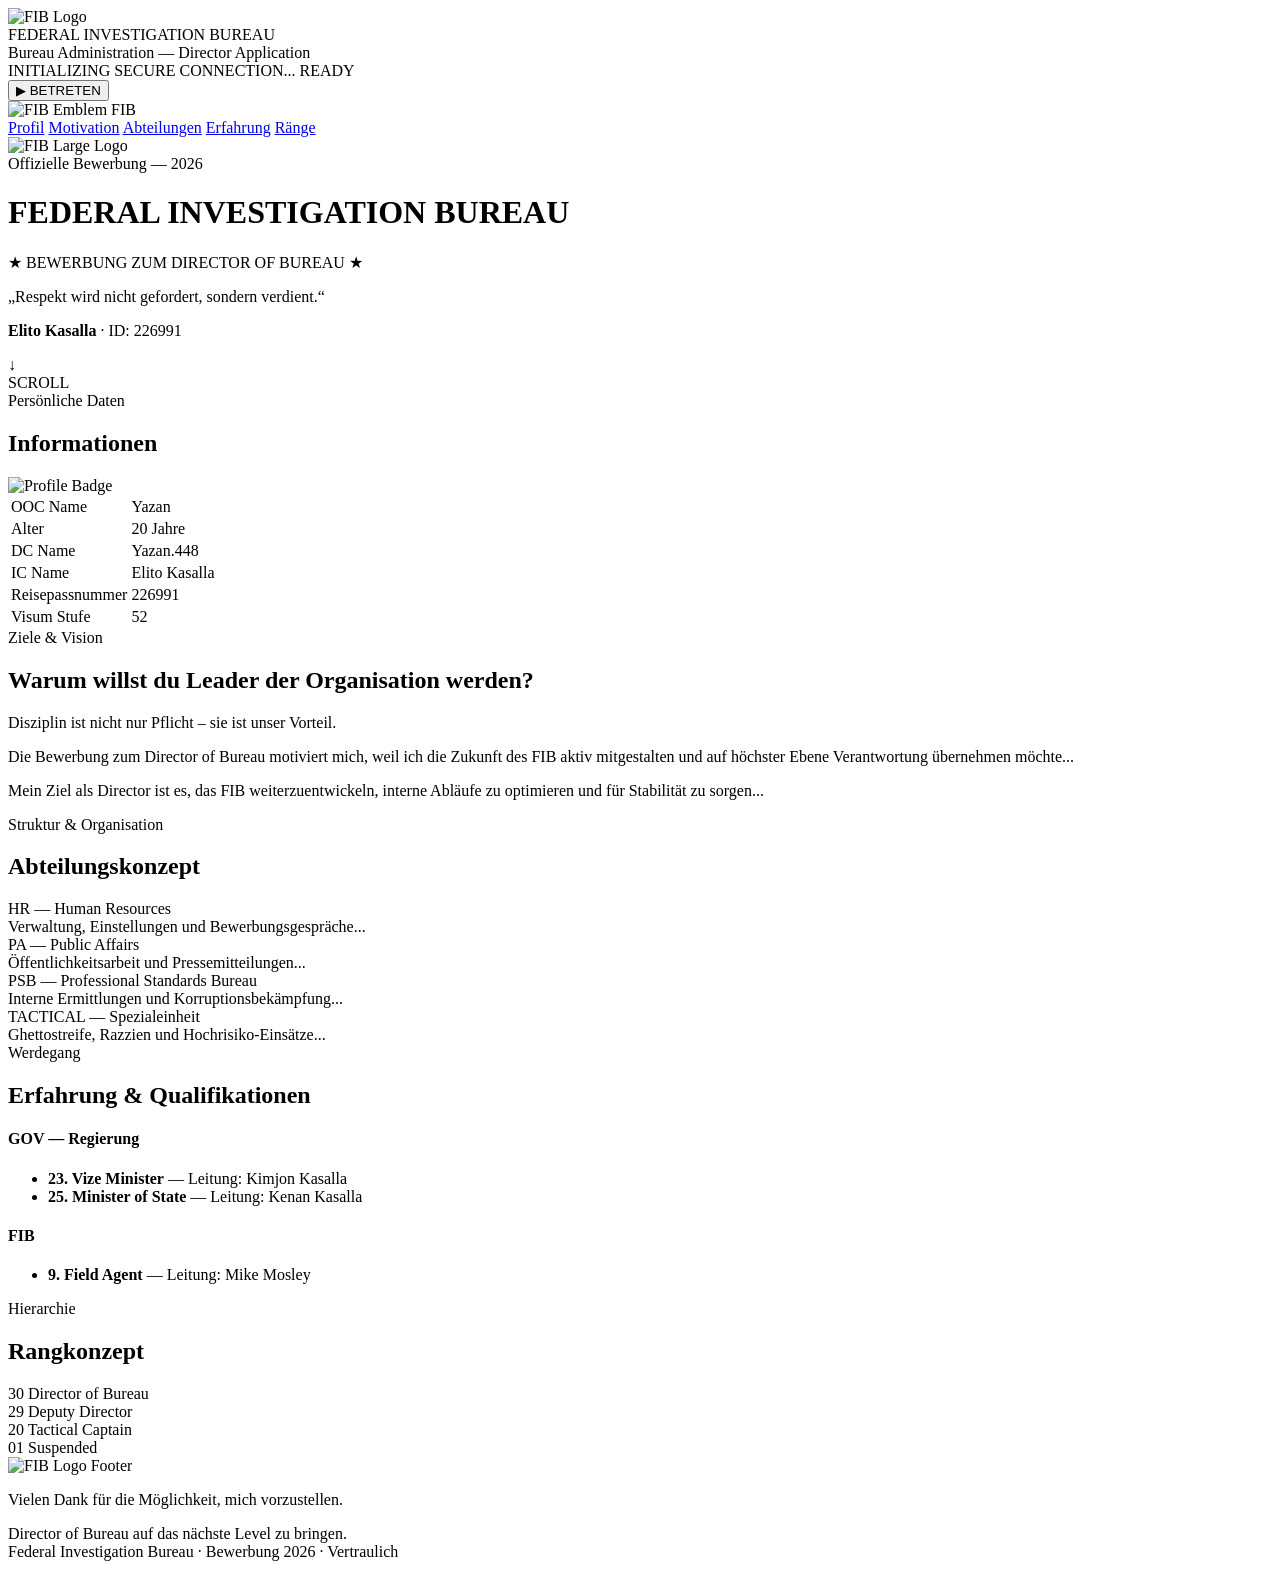
==== commit 8fca301d: "Update bewerbung.html" ====
--- a/bewerbung.html
+++ b/bewerbung.html
@@ -4,487 +4,7 @@
     <meta charset="UTF-8">
     <meta name="viewport" content="width=device-width, initial-scale=1.0">
     <title>FIB – Bewerbung Director of Bureau | Elito Kasalla</title>
-    <style>
-        /* CSS-Variablen für das FIB-Farbschema (Dunkelblau, Gold, Platin) */
-        :root {
-            --fib-bg: #030a16;
-            --fib-card-bg: #061329;
-            --fib-gold: #c5a059;
-            --fib-text: #e2e8f0;
-            --fib-muted: #8a99ad;
-            --fib-border: rgba(197, 160, 89, 0.2);
-            --fib-glow: rgba(197, 160, 89, 0.4);
-        }
-
-        * {
-            box-sizing: border-box;
-            margin: 0;
-            padding: 0;
-            font-family: 'Segoe UI', Roboto, Helvetica, Arial, sans-serif;
-            scroll-behavior: smooth;
-        }
-
-        body {
-            background-color: var(--fib-bg);
-            color: var(--fib-text);
-            overflow-x: hidden;
-        }
-
-        /* 1. INTRO CONNECTOR SCREEN */
-        #intro-overlay {
-            position: fixed;
-            top: 0;
-            left: 0;
-            width: 100vw;
-            height: 100vh;
-            background-color: #020710;
-            z-index: 9999;
-            display: flex;
-            flex-direction: column;
-            justify-content: center;
-            align-items: center;
-            transition: opacity 0.8s ease, visibility 0.8s;
-        }
-
-        .intro-logo {
-            width: 150px;
-            height: auto;
-            margin-bottom: 20px;
-            filter: drop-shadow(0 0 15px var(--fib-glow));
-        }
-
-        .intro-title {
-            font-size: 24px;
-            letter-spacing: 4px;
-            color: var(--fib-text);
-            margin-bottom: 10px;
-            text-align: center;
-        }
-
-        .intro-subtitle {
-            font-size: 14px;
-            color: var(--fib-gold);
-            letter-spacing: 2px;
-            margin-bottom: 40px;
-            text-transform: uppercase;
-        }
-
-        .status-terminal {
-            font-family: monospace;
-            color: #00ffcc;
-            font-size: 12px;
-            margin-bottom: 30px;
-            letter-spacing: 1px;
-            animation: blink 1.5s infinite;
-        }
-
-        .enter-btn {
-            background: transparent;
-            border: 2px solid var(--fib-gold);
-            color: var(--fib-gold);
-            padding: 12px 40px;
-            font-size: 16px;
-            font-weight: bold;
-            letter-spacing: 3px;
-            cursor: pointer;
-            transition: all 0.3s ease;
-            box-shadow: 0 0 10px rgba(197, 160, 89, 0.1);
-        }
-
-        .enter-btn:hover {
-            background: var(--fib-gold);
-            color: var(--fib-bg);
-            box-shadow: 0 0 20px var(--fib-glow);
-            transform: scale(1.05);
-        }
-
-        /* 2. FIXED NAVBAR */
-        .navbar {
-            position: fixed;
-            top: 0;
-            left: 0;
-            width: 100%;
-            background: rgba(3, 10, 22, 0.9);
-            backdrop-filter: blur(10px);
-            border-bottom: 1px solid var(--fib-border);
-            z-index: 100;
-            display: flex;
-            justify-content: space-between;
-            align-items: center;
-            padding: 10px 50px;
-        }
-
-        .nav-brand {
-            display: flex;
-            align-items: center;
-            gap: 10px;
-            font-weight: bold;
-            letter-spacing: 2px;
-            color: var(--fib-text);
-        }
-
-        .nav-brand img {
-            width: 35px;
-        }
-
-        .nav-links {
-            display: flex;
-            gap: 25px;
-        }
-
-        .nav-links a {
-            color: var(--fib-muted);
-            text-decoration: none;
-            font-size: 14px;
-            font-weight: 500;
-            letter-spacing: 1px;
-            transition: color 0.3s;
-            text-transform: uppercase;
-        }
-
-        .nav-links a:hover {
-            color: var(--fib-gold);
-        }
-
-        /* MAIN CONTENT HOLDER */
-        .main-wrapper {
-            max-width: 1200px;
-            margin: 0 auto;
-            padding: 0 20px;
-        }
-
-        /* 3. HERO HERO SECTION */
-        .hero {
-            height: 100vh;
-            display: flex;
-            flex-direction: column;
-            justify-content: center;
-            align-items: center;
-            text-align: center;
-            padding-top: 60px;
-        }
-
-        .hero-logo {
-            width: 180px;
-            margin-bottom: 25px;
-            filter: drop-shadow(0 0 20px rgba(197,160,89,0.15));
-        }
-
-        .hero-meta {
-            font-size: 13px;
-            color: var(--fib-gold);
-            letter-spacing: 5px;
-            text-transform: uppercase;
-            margin-bottom: 10px;
-        }
-
-        .hero-title {
-            font-size: 54px;
-            font-weight: 800;
-            letter-spacing: 2px;
-            color: #fff;
-            margin-bottom: 15px;
-        }
-
-        .hero-badge {
-            display: inline-block;
-            background: rgba(197, 160, 89, 0.1);
-            border: 1px solid var(--fib-gold);
-            color: var(--fib-gold);
-            padding: 4px 12px;
-            font-size: 12px;
-            letter-spacing: 2px;
-            margin-bottom: 30px;
-        }
-
-        .hero-quote {
-            font-style: italic;
-            color: var(--fib-muted);
-            max-width: 600px;
-            margin-bottom: 40px;
-            font-size: 16px;
-        }
-
-        .hero-sub {
-            font-size: 18px;
-            letter-spacing: 1px;
-        }
-
-        .scroll-down {
-            margin-top: 50px;
-            font-size: 11px;
-            letter-spacing: 3px;
-            color: var(--fib-gold);
-            animation: bounce 2s infinite;
-            cursor: pointer;
-        }
-
-        /* 4. SECTIONS COMMON */
-        .section {
-            padding: 100px 0 40px 0;
-            border-bottom: 1px solid rgba(255,255,255,0.05);
-        }
-
-        .section-tag {
-            color: var(--fib-gold);
-            font-size: 12px;
-            letter-spacing: 3px;
-            text-transform: uppercase;
-            margin-bottom: 5px;
-        }
-
-        .section-title {
-            font-size: 32px;
-            font-weight: 700;
-            letter-spacing: 1px;
-            margin-bottom: 40px;
-        }
-
-        .section-quote {
-            background: rgba(197, 160, 89, 0.03);
-            border-left: 3px solid var(--fib-gold);
-            padding: 15px 20px;
-            margin-bottom: 40px;
-            font-style: italic;
-            color: #d1d5db;
-        }
-
-        /* 5. PROFIL / INFORMTIONEN (Grid Layout) */
-        .profile-container {
-            display: grid;
-            grid-template-columns: 1fr 2fr;
-            gap: 40px;
-            align-items: center;
-        }
-
-        .profile-img-box {
-            background: var(--fib-card-bg);
-            border: 1px solid var(--fib-border);
-            padding: 30px;
-            text-align: center;
-            border-radius: 4px;
-        }
-
-        .profile-img-box img {
-            width: 100%;
-            max-width: 200px;
-            filter: drop-shadow(0 0 10px rgba(0,0,0,0.5));
-        }
-
-        .info-table {
-            width: 100%;
-            border-collapse: collapse;
-        }
-
-        .info-table tr {
-            border-bottom: 1px solid rgba(255, 255, 255, 0.05);
-        }
-
-        .info-table td {
-            padding: 15px 10px;
-            font-size: 15px;
-        }
-
-        .info-table td.label {
-            color: var(--fib-muted);
-            width: 35%;
-            font-weight: 500;
-        }
-
-        .info-table td.value {
-            color: #fff;
-            font-weight: 600;
-        }
-
-        /* 6. MOTIVATION / TEXT SEGMENTS */
-        .text-block {
-            font-size: 16px;
-            line-height: 1.8;
-            color: #cbd5e1;
-            margin-bottom: 20px;
-        }
-
-        /* 7. ABTEILUNGSKONZEPT Grid */
-        .dept-grid {
-            display: grid;
-            grid-template-columns: 1fr 1fr;
-            gap: 20px;
-        }
-
-        .dept-card {
-            background: var(--fib-card-bg);
-            border: 1px solid var(--fib-border);
-            padding: 25px;
-            border-radius: 4px;
-            transition: transform 0.3s, border-color 0.3s;
-        }
-
-        .dept-card:hover {
-            transform: translateY(-5px);
-            border-color: var(--fib-gold);
-            box-shadow: 0 5px 15px rgba(197, 160, 89, 0.05);
-        }
-
-        .dept-title {
-            font-size: 18px;
-            font-weight: 700;
-            color: var(--fib-gold);
-            margin-bottom: 12px;
-            letter-spacing: 1px;
-        }
-
-        .dept-desc {
-            font-size: 14px;
-            line-height: 1.6;
-            color: #94a3b8;
-        }
-
-        /* 8. ERFAHRUNG / WERDEGANG Timeline List */
-        .history-box {
-            display: grid;
-            grid-template-columns: 1fr 1fr;
-            gap: 20px;
-            margin-bottom: 20px;
-        }
-
-        .history-card {
-            background: rgba(6, 19, 41, 0.5);
-            border: 1px solid rgba(255,255,255,0.05);
-            padding: 25px;
-            border-radius: 4px;
-        }
-
-        .history-card h4 {
-            color: var(--fib-gold);
-            font-size: 16px;
-            margin-bottom: 15px;
-            border-bottom: 1px solid var(--fib-border);
-            padding-bottom: 8px;
-            letter-spacing: 1px;
-        }
-
-        .history-list {
-            list-style: none;
-        }
-
-        .history-list li {
-            font-size: 14px;
-            margin-bottom: 10px;
-            line-height: 1.5;
-            position: relative;
-            padding-left: 15px;
-        }
-
-        .history-list li::before {
-            content: "•";
-            color: var(--fib-gold);
-            position: absolute;
-            left: 0;
-            font-weight: bold;
-        }
-
-        .history-list li strong {
-            color: #fff;
-        }
-
-        /* 9. RANGKONZEPT (3 Spalten) */
-        .rank-container {
-            display: grid;
-            grid-template-columns: 1fr 1fr 1fr;
-            gap: 20px;
-        }
-
-        .rank-column {
-            background: var(--fib-card-bg);
-            border: 1px solid var(--fib-border);
-            padding: 20px;
-            border-radius: 4px;
-        }
-
-        .rank-item {
-            display: flex;
-            justify-content: space-between;
-            padding: 10px 5px;
-            border-bottom: 1px solid rgba(255,255,255,0.03);
-            font-size: 14px;
-        }
-
-        .rank-item:last-child {
-            border-bottom: none;
-        }
-
-        .rank-num {
-            color: var(--fib-gold);
-            font-weight: bold;
-            font-family: monospace;
-        }
-
-        .rank-name {
-            color: #fff;
-            font-weight: 500;
-        }
-
-        /* 10. FOOTER OUTRO */
-        .footer {
-            text-align: center;
-            padding: 80px 0;
-            margin-top: 40px;
-        }
-
-        .footer-logo {
-            width: 120px;
-            margin-bottom: 20px;
-            opacity: 0.8;
-        }
-
-        .footer p {
-            font-size: 15px;
-            color: #cbd5e1;
-            margin-bottom: 8px;
-        }
-
-        .footer .highlight {
-            color: var(--fib-gold);
-            font-size: 18px;
-            font-weight: 600;
-            margin: 15px 0;
-        }
-
-        .footer-credits {
-            font-size: 12px;
-            color: var(--fib-muted);
-            margin-top: 30px;
-            letter-spacing: 1px;
-        }
-
-        /* ANIMATIONS */
-        @keyframes blink {
-            0%, 100% { opacity: 1; }
-            50% { opacity: 0.4; }
-        }
-
-        @keyframes bounce {
-            0%, 20%, 50%, 80%, 100% { transform: translateY(0); }
-            40% { transform: translateY(-10px); }
-            60% { transform: translateY(-5px); }
-        }
-
-        /* Responsive Anpassung für kleinere Bildschirme */
-        @media (max-width: 768px) {
-            .profile-container, .dept-grid, .history-box, .rank-container {
-                grid-template-columns: 1fr;
-            }
-            .navbar {
-                padding: 10px 20px;
-            }
-            .nav-links {
-                display: none; /* Blendet Nav auf Handys aus Vereinfachungsgründen aus */
-            }
-            .hero-title {
-                font-size: 36px;
-            }
-        }
-    </style>
+    <link rel="stylesheet" href="style.css">
 </head>
 <body>
 
@@ -519,7 +39,7 @@
             <div class="hero-badge">★ BEWERBUNG ZUM DIRECTOR OF BUREAU ★</div>
             <p class="hero-quote">„Respekt wird nicht gefordert, sondern verdient.“</p>
             <p class="hero-sub"><strong>Elito Kasalla</strong> · ID: 226991</p>
-            <div class="scroll-down" onclick="document.getElementById('info').scrollIntoView();">↓<br>SCROLL</div>
+            <div class="scroll-down" onclick="scrollToSection('info')">↓<br>SCROLL</div>
         </header>
 
         <section id="info" class="section">
@@ -532,30 +52,12 @@
                 </div>
                 <div>
                     <table class="info-table">
-                        <tr>
-                            <td class="label">OOC Name</td>
-                            <td class="value">Yazan</td>
-                        </tr>
-                        <tr>
-                            <td class="label">Alter</td>
-                            <td class="value">20 Jahre</td>
-                        </tr>
-                        <tr>
-                            <td class="label">DC Name</td>
-                            <td class="value">Yazan.448</td>
-                        </tr>
-                        <tr>
-                            <td class="label">IC Name</td>
-                            <td class="value">Elito Kasalla</td>
-                        </tr>
-                        <tr>
-                            <td class="label">Reisepassnummer</td>
-                            <td class="value">226991</td>
-                        </tr>
-                        <tr>
-                            <td class="label">Visum Stufe</td>
-                            <td class="value">52</td>
-                        </tr>
+                        <tr><td class="label">OOC Name</td><td class="value">Yazan</td></tr>
+                        <tr><td class="label">Alter</td><td class="value">20 Jahre</td></tr>
+                        <tr><td class="label">DC Name</td><td class="value">Yazan.448</td></tr>
+                        <tr><td class="label">IC Name</td><td class="value">Elito Kasalla</td></tr>
+                        <tr><td class="label">Reisepassnummer</td><td class="value">226991</td></tr>
+                        <tr><td class="label">Visum Stufe</td><td class="value">52</td></tr>
                     </table>
                 </div>
             </div>
@@ -564,142 +66,54 @@
         <section id="motivation" class="section">
             <div class="section-tag">Ziele & Vision</div>
             <h2 class="section-title">Warum willst du Leader der Organisation werden?</h2>
-            
             <div class="section-quote">Disziplin ist nicht nur Pflicht – sie ist unser Vorteil.</div>
-            
-            <p class="text-block">
-                Die Bewerbung zum Director of Bureau motiviert mich, weil ich die Zukunft des FIB aktiv mitgestalten und auf höchster Ebene Verantwortung übernehmen möchte. Durch meine strukturierte, loyale und belastbare Arbeitsweise bin ich überzeugt, die Anforderungen dieser Position erfüllen zu können. Auch in stressigen oder kritischen Situationen bewahre ich einen kühlen Kopf und treffe Entscheidungen mit Bedacht und im Sinne der Organisation.
-            </p>
-            <p class="text-block">
-                Mein Ziel als Director ist es, das FIB weiterzuentwickeln, interne Abläufe zu optimieren und für Stabilität, Professionalität sowie eine starke Zusammenarbeit innerhalb der Führungsebene zu sorgen. Dabei stehen für mich die Interessen des FIB, ein respektvoller Umgang im Team und die Sicherheit der Bürger stets an erster Stelle.
-            </p>
+            <p class="text-block">Die Bewerbung zum Director of Bureau motiviert mich, weil ich die Zukunft des FIB aktiv mitgestalten und auf höchster Ebene Verantwortung übernehmen möchte...</p>
+            <p class="text-block">Mein Ziel als Director ist es, das FIB weiterzuentwickeln, interne Abläufe zu optimieren und für Stabilität zu sorgen...</p>
         </section>
 
         <section id="abteilungen" class="section">
             <div class="section-tag">Struktur & Organisation</div>
             <h2 class="section-title">Abteilungskonzept</h2>
-            
             <div class="dept-grid">
-                <div class="dept-card">
-                    <div class="dept-title">HR — Human Resources</div>
-                    <div class="dept-desc">Die HR ist für die Verwaltung und Betreuung aller Mitarbeiter des FIB zuständig. Dazu gehören Einstellungen, Entlassungen, Bewerbungsgespräche und weitere personalrelevante Aufgaben.</div>
-                </div>
-                <div class="dept-card">
-                    <div class="dept-title">PA — Public Affairs</div>
-                    <div class="dept-desc">Die PA übernimmt die Öffentlichkeitsarbeit des FIB. Sie organisieren Pressemitteilungen und repräsentieren das Bureau bei öffentlichen Veranstaltungen, wie z.B. Events für die Bürger.</div>
-                </div>
-                <div class="dept-card">
-                    <div class="dept-title">PSB — Professional Standards Bureau</div>
-                    <div class="dept-desc">Die PSB untersucht internes Fehlverhalten innerhalb des FIB. Dazu gehören Beschwerden gegen Agenten oder Verstöße gegen die Dienstvorschriften (Korruptionsbekämpfung).</div>
-                </div>
-                <div class="dept-card">
-                    <div class="dept-title">TACTICAL — Spezialeinheit (S.W.A.T. / Tactical Unit)</div>
-                    <div class="dept-desc">Die taktische Spezialeinheit des FIB wird bei Hochrisiko-Einsätzen eingesetzt. Hauptsächlich zuständig für Geiselnamen, Razzien, Flugzeugträger oder Ghettostreifen.</div>
-                </div>
-                <div class="dept-card">
-                    <div class="dept-title">CID — Criminal Investigation Division (Task Force)</div>
-                    <div class="dept-desc">Die CID ist hauptsächlich für die Beweissicherung zuständig. Sie dokumentieren kriminelle Strukturen, führen verdeckte Ermittlungen durch und decken illegale Machenschaften auf.</div>
-                </div>
-                <div class="dept-card">
-                    <div class="dept-title">TD — Training Division</div>
-                    <div class="dept-desc">Die Training Division ist hauptsächlich für die Ausbildung, Schulungen und Weiterbildungen der Agenten zuständig. Sie sorgt dafür, dass die Standards des FIB jederzeit eingehalten werden.</div>
-                </div>
+                <div class="dept-card"><div class="dept-title">HR — Human Resources</div><div class="dept-desc">Verwaltung, Einstellungen und Bewerbungsgespräche...</div></div>
+                <div class="dept-card"><div class="dept-title">PA — Public Affairs</div><div class="dept-desc">Öffentlichkeitsarbeit und Pressemitteilungen...</div></div>
+                <div class="dept-card"><div class="dept-title">PSB — Professional Standards Bureau</div><div class="dept-desc">Interne Ermittlungen und Korruptionsbekämpfung...</div></div>
+                <div class="dept-card"><div class="dept-title">TACTICAL — Spezialeinheit</div><div class="dept-desc">Ghettostreife, Razzien und Hochrisiko-Einsätze...</div></div>
             </div>
         </section>
 
         <section id="erfahrung" class="section">
             <div class="section-tag">Werdegang</div>
             <h2 class="section-title">Erfahrung & Qualifikationen</h2>
-            
             <div class="history-box">
                 <div class="history-card">
                     <h4>GOV — Regierung</h4>
                     <ul class="history-list">
                         <li><strong>23. Vize Minister</strong> — Leitung: Kimjon Kasalla</li>
                         <li><strong>25. Minister of State</strong> — Leitung: Kenan Kasalla</li>
-                        <li><strong>26. Assistent of Bureau</strong> — Leitung: Paul Nao</li>
-                        <li><strong>22. Staatssekretär</strong> — Leitung: Nico Schlumpf</li>
                     </ul>
                 </div>
                 <div class="history-card">
-                    <h4>FIB — Federal Investigation Bureau</h4>
+                    <h4>FIB</h4>
                     <ul class="history-list">
                         <li><strong>9. Field Agent</strong> — Leitung: Mike Mosley</li>
                     </ul>
                 </div>
-                <div class="history-card">
-                    <h4>LSPD — Police Department</h4>
-                    <ul class="history-list">
-                        <li><strong>24. Lieutenant</strong> — Leitung: John Bohne</li>
-                    </ul>
-                </div>
-                <div class="history-card">
-                    <h4>Crime — Straßenerfahrung</h4>
-                    <ul class="history-list">
-                        <li><strong>Leader</strong> OG Grove Street Gang</li>
-                        <li>10er Blood Street Gang</li>
-                        <li>10er Marabunta Grande</li>
-                        <li>10er The Ballas Gang</li>
-                        <li>10er Vagos</li>
-                    </ul>
-                </div>
             </div>
-
-            <div class="section-tag" style="margin-top: 40px;">Qualifikation</div>
-            <h3 style="font-size: 20px; margin-bottom: 15px;">Was zeichnet dich als Leader aus?</h3>
-            <p class="text-block">
-                Ich eigne mich für diese Position, weil ich zuverlässig, diszipliniert und entscheidungsstark arbeite. Durch meine Erfahrung in den anderen State-Fraktionen kenne ich die Abläufe und weiß, wie wichtig klare Strukturen und absolute Loyalität sind. Zudem bringe ich ein hohes Maß an Engagement mit und handle stets im Sinne der Organisation.
-            </p>
-
-            <div class="section-tag" style="margin-top: 40px;">Verbesserungen & Ideen</div>
-            <h3 style="font-size: 20px; margin-bottom: 15px;">Vorschläge zur Verbesserung des Rollenspiels</h3>
-            <p class="text-block">
-                Meine Vorschläge zur Verbesserung des Rollenspiels innerhalb der Organisation wären vor allem darauf ausgelegt, das FIB aktiver, präsenter und abwechslungsreicher zu gestalten.
-            </p>
-            <p class="text-block">
-                Ein wichtiger Punkt wäre die Einführung regelmäßiger offener Bewerbungsphasen, um neuen Bürgern den Einstieg zu erleichtern. Zusätzlich halte ich gesponserte Events vom FIB für eine Bereicherung, um den Teamgeist zu stärken. Der Ermittlungsdienst sollte stärker auf aktives und kreatives RP ausgelegt werden, um spannende Situationen und realistische Interaktionen auf dem Server zu fördern.
-            </p>
         </section>
 
         <section id="raenge" class="section">
             <div class="section-tag">Hierarchie</div>
             <h2 class="section-title">Rangkonzept</h2>
-            
             <div class="rank-container">
                 <div class="rank-column">
                     <div class="rank-item"><span class="rank-num">30</span> <span class="rank-name">Director of Bureau</span></div>
                     <div class="rank-item"><span class="rank-num">29</span> <span class="rank-name">Deputy Director</span></div>
-                    <div class="rank-item"><span class="rank-num">28</span> <span class="rank-name">Assistant Director</span></div>
-                    <div class="rank-item"><span class="rank-num">27</span> <span class="rank-name">Chief of Staff</span></div>
-                    <div class="rank-item"><span class="rank-num">26</span> <span class="rank-name">Head of Department</span></div>
-                    <div class="rank-item"><span class="rank-num">25</span> <span class="rank-name">Dep. Head of Department</span></div>
-                    <div class="rank-item"><span class="rank-num">24</span> <span class="rank-name">Department Assistant</span></div>
-                    <div class="rank-item"><span class="rank-num">23</span> <span class="rank-name">Commander</span></div>
-                    <div class="rank-item"><span class="rank-num">22</span> <span class="rank-name">Captain</span></div>
-                    <div class="rank-item"><span class="rank-num">21</span> <span class="rank-name">Lieutenant</span></div>
                 </div>
                 <div class="rank-column">
                     <div class="rank-item"><span class="rank-num">20</span> <span class="rank-name">Tactical Captain</span></div>
-                    <div class="rank-item"><span class="rank-num">19</span> <span class="rank-name">Supervisory Special Agent</span></div>
-                    <div class="rank-item"><span class="rank-num">18</span> <span class="rank-name">Press Officer</span></div>
-                    <div class="rank-item"><span class="rank-num">17</span> <span class="rank-name">Senior Special Agent</span></div>
-                    <div class="rank-item"><span class="rank-num">16</span> <span class="rank-name">Special Agent II</span></div>
-                    <div class="rank-item"><span class="rank-num">15</span> <span class="rank-name">Special Agent I</span></div>
-                    <div class="rank-item"><span class="rank-num">14</span> <span class="rank-name">Sergeant</span></div>
-                    <div class="rank-item"><span class="rank-num">13</span> <span class="rank-name">Senior Investigator</span></div>
-                    <div class="rank-item"><span class="rank-num">12</span> <span class="rank-name">Investigator</span></div>
-                    <div class="rank-item"><span class="rank-num">11</span> <span class="rank-name">Intelligence Officer</span></div>
                 </div>
                 <div class="rank-column">
-                    <div class="rank-item"><span class="rank-num">10</span> <span class="rank-name">Supervising Agent</span></div>
-                    <div class="rank-item"><span class="rank-num">09</span> <span class="rank-name">Field Agent First Class</span></div>
-                    <div class="rank-item"><span class="rank-num">08</span> <span class="rank-name">Senior Field Agent</span></div>
-                    <div class="rank-item"><span class="rank-num">07</span> <span class="rank-name">Field Agent II</span></div>
-                    <div class="rank-item"><span class="rank-num">06</span> <span class="rank-name">Field Agent I</span></div>
-                    <div class="rank-item"><span class="rank-num">05</span> <span class="rank-name">Agent</span></div>
-                    <div class="rank-item"><span class="rank-num">04</span> <span class="rank-name">Trainee</span></div>
-                    <div class="rank-item"><span class="rank-num">03</span> <span class="rank-name">Logistics Officer</span></div>
-                    <div class="rank-item"><span class="rank-num">02</span> <span class="rank-name">Facility Manager</span></div>
                     <div class="rank-item"><span class="rank-num">01</span> <span class="rank-name">Suspended</span></div>
                 </div>
             </div>
@@ -708,24 +122,11 @@
         <footer class="footer">
             <img class="footer-logo" src="https://i.imgur.com/PDg8yT2.png" alt="FIB Logo Footer">
             <p>Vielen Dank für die Möglichkeit, mich vorzustellen.</p>
-            <p>Ich bin bereit Verantwortung zu übernehmen und das FIB als</p>
             <div class="highlight">Director of Bureau auf das nächste Level zu bringen.</div>
-            <p style="font-style: italic; color: var(--fib-muted); margin-top: 15px;">„Stärke zeigt sich nicht in Worten, sondern in Entscheidungen.“</p>
-            <p style="font-weight: bold; margin-top: 10px;">Elito Kasalla</p>
             <div class="footer-credits">Federal Investigation Bureau · Bewerbung 2026 · Vertraulich</div>
         </footer>
-
     </div>
 
-    <script>
-        // Funktion zum Ausblenden des Overlays, wenn man auf "BETRETEN" klickt
-        function enterApplication() {
-            const overlay = document.getElementById('intro-overlay');
-            overlay.style.opacity = '0';
-            setTimeout(() => {
-                overlay.style.visibility = 'hidden';
-            }, 800);
-        }
-    </script>
+    <script src="script.js"></script>
 </body>
 </html>
